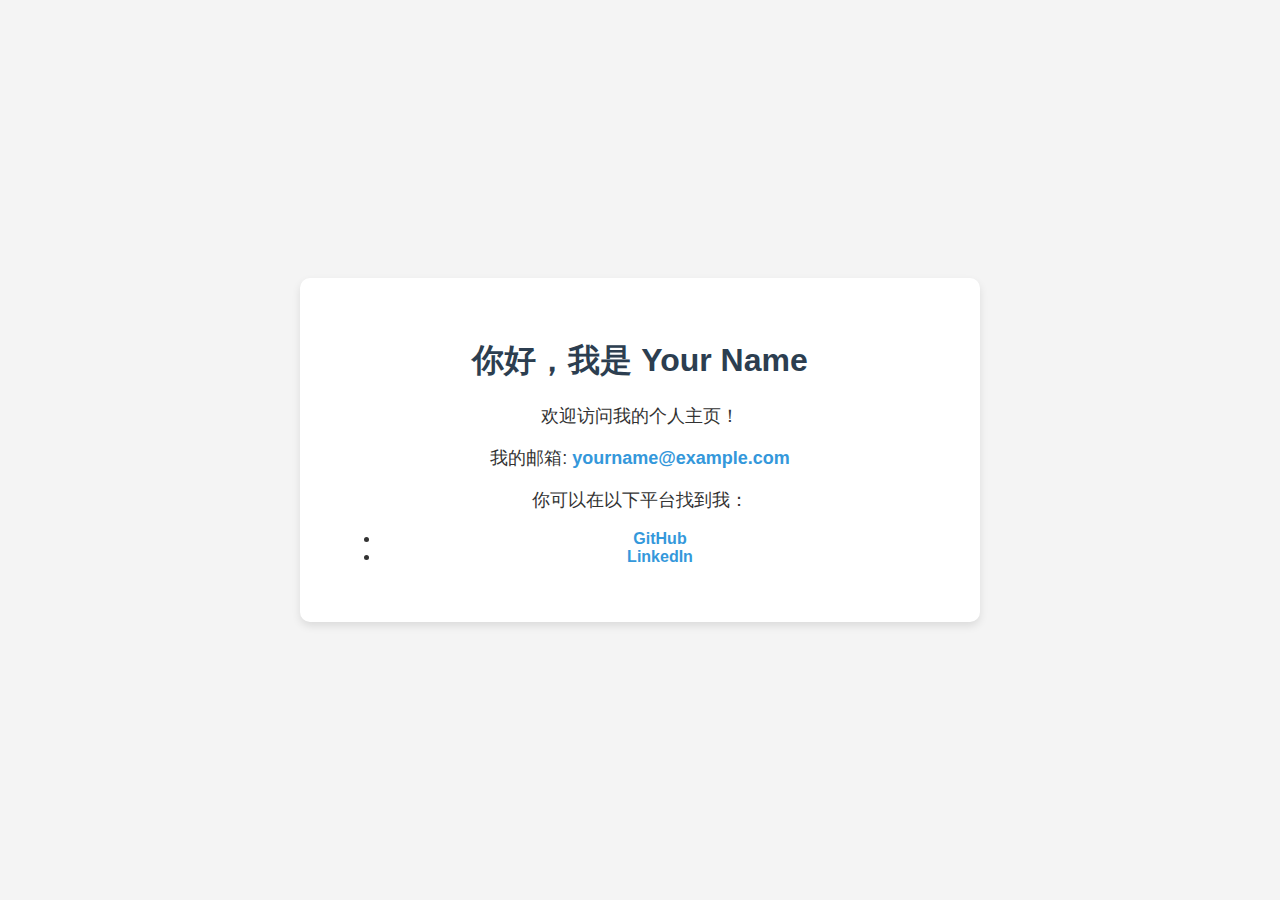
==== index.html @ c04e1bf5 "Create index.html" ====
<!DOCTYPE html>
<html lang="zh">
<head>
    <meta charset="UTF-8">
    <meta name="viewport" content="width=device-width, initial-scale=1.0">
    <title>个人主页 - Your Name</title>
    <style>
        body {
            font-family: Arial, sans-serif;
            background-color: #f4f4f4;
            color: #333;
            margin: 0;
            padding: 0;
            display: flex;
            justify-content: center;
            align-items: center;
            height: 100vh;
            text-align: center;
        }
        .container {
            background-color: white;
            border-radius: 10px;
            padding: 40px;
            box-shadow: 0 4px 8px rgba(0, 0, 0, 0.1);
            width: 80%;
            max-width: 600px;
        }
        h1 {
            color: #2c3e50;
        }
        p {
            font-size: 18px;
        }
        a {
            color: #3498db;
            text-decoration: none;
            font-weight: bold;
        }
        a:hover {
            text-decoration: underline;
        }
    </style>
</head>
<body>

<div class="container">
    <h1>你好，我是 Your Name</h1>
    <p>欢迎访问我的个人主页！</p>
    <p>我的邮箱: <a href="mailto:yourname@example.com">yourname@example.com</a></p>
    <p>你可以在以下平台找到我：</p>
    <ul>
        <li><a href="https://github.com/yourusername" target="_blank">GitHub</a></li>
        <li><a href="https://www.linkedin.com/in/yourname" target="_blank">LinkedIn</a></li>
    </ul>
</div>

</body>
</html>
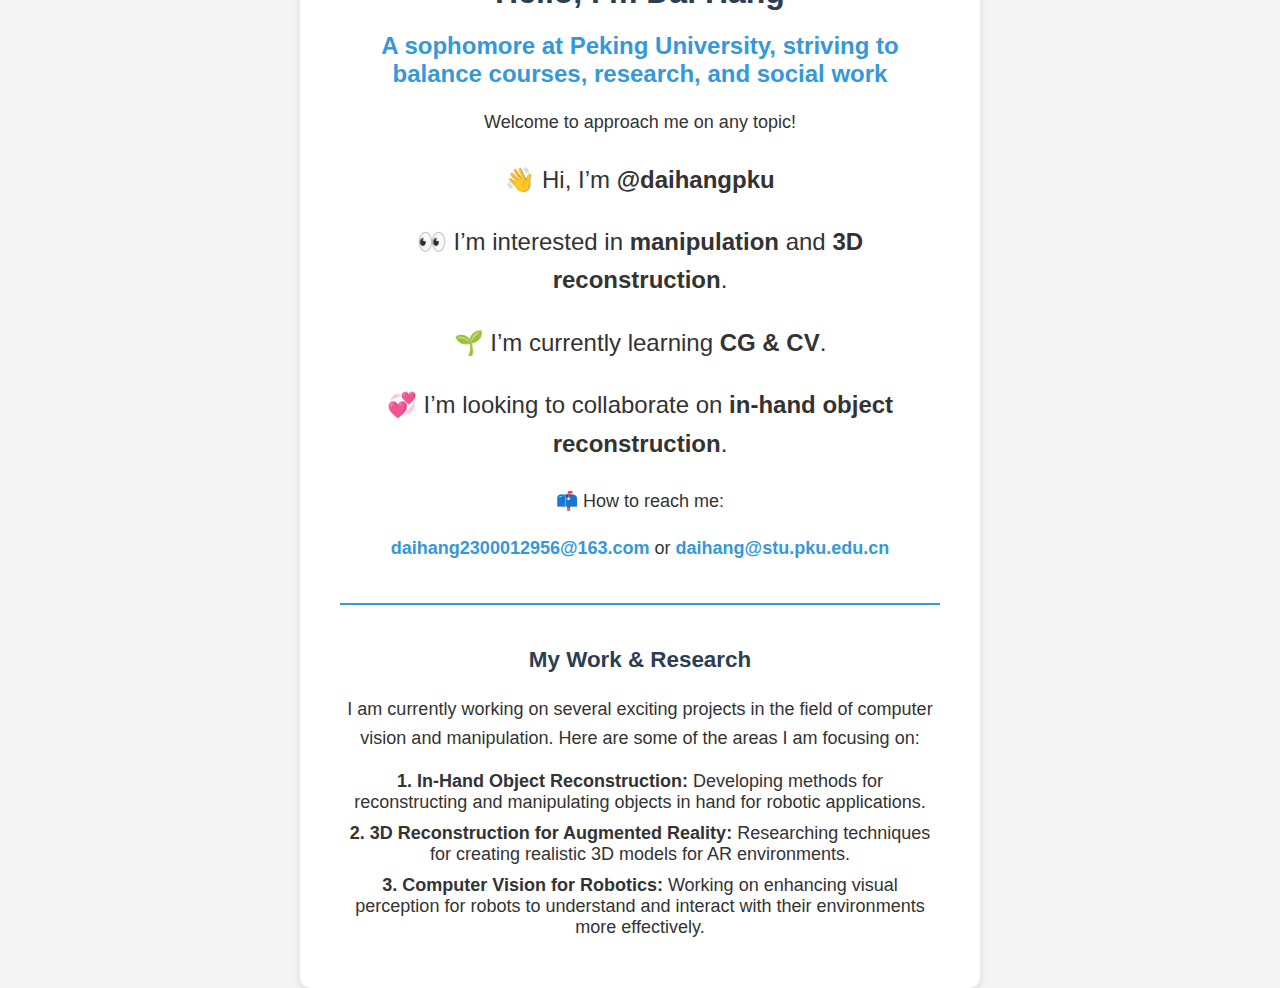
==== commit 3f2d9614: "Update index.html" ====
--- a/index.html
+++ b/index.html
@@ -1,9 +1,9 @@
 <!DOCTYPE html>
-<html lang="zh">
+<html lang="en">
 <head>
     <meta charset="UTF-8">
     <meta name="viewport" content="width=device-width, initial-scale=1.0">
-    <title>个人主页 - Your Name</title>
+    <title>Personal Homepage - Dai Hang</title>
     <style>
         body {
             font-family: Arial, sans-serif;
@@ -27,9 +27,15 @@
         }
         h1 {
             color: #2c3e50;
+            font-size: 2em;
+        }
+        h2 {
+            color: #3498db;
+            font-size: 1.5em;
         }
         p {
             font-size: 18px;
+            line-height: 1.6;
         }
         a {
             color: #3498db;
@@ -39,19 +45,57 @@
         a:hover {
             text-decoration: underline;
         }
+        .emoji {
+            font-size: 1.5em;
+        }
+        .work-section {
+            margin-top: 40px;
+            padding-top: 20px;
+            border-top: 2px solid #3498db;
+        }
+        .work-section h3 {
+            font-size: 1.4em;
+            color: #2c3e50;
+        }
+        .work-item {
+            font-size: 18px;
+            margin: 10px 0;
+        }
     </style>
 </head>
 <body>
 
 <div class="container">
-    <h1>你好，我是 Your Name</h1>
-    <p>欢迎访问我的个人主页！</p>
-    <p>我的邮箱: <a href="mailto:yourname@example.com">yourname@example.com</a></p>
-    <p>你可以在以下平台找到我：</p>
-    <ul>
-        <li><a href="https://github.com/yourusername" target="_blank">GitHub</a></li>
-        <li><a href="https://www.linkedin.com/in/yourname" target="_blank">LinkedIn</a></li>
-    </ul>
+    <h1>Hello, I’m Dai Hang</h1>
+    <h2>A sophomore at Peking University, striving to balance courses, research, and social work</h2>
+    <p>Welcome to approach me on any topic!</p>
+    
+    <p class="emoji">👋 Hi, I’m <strong>@daihangpku</strong></p>
+    <p class="emoji">👀 I’m interested in <strong>manipulation</strong> and <strong>3D reconstruction</strong>.</p>
+    <p class="emoji">🌱 I’m currently learning <strong>CG & CV</strong>.</p>
+    <p class="emoji">💞️ I’m looking to collaborate on <strong>in-hand object reconstruction</strong>.</p>
+    
+    <p>📫 How to reach me:</p>
+    <p>
+        <a href="mailto:daihang2300012956@163.com">daihang2300012956@163.com</a> or 
+        <a href="mailto:daihang@stu.pku.edu.cn">daihang@stu.pku.edu.cn</a>
+    </p>
+
+    <!-- Work Section -->
+    <div class="work-section">
+        <h3>My Work & Research</h3>
+        <p>I am currently working on several exciting projects in the field of computer vision and manipulation. Here are some of the areas I am focusing on:</p>
+        
+        <div class="work-item">
+            <strong>1. In-Hand Object Reconstruction:</strong> Developing methods for reconstructing and manipulating objects in hand for robotic applications.
+        </div>
+        <div class="work-item">
+            <strong>2. 3D Reconstruction for Augmented Reality:</strong> Researching techniques for creating realistic 3D models for AR environments.
+        </div>
+        <div class="work-item">
+            <strong>3. Computer Vision for Robotics:</strong> Working on enhancing visual perception for robots to understand and interact with their environments more effectively.
+        </div>
+    </div>
 </div>
 
 </body>
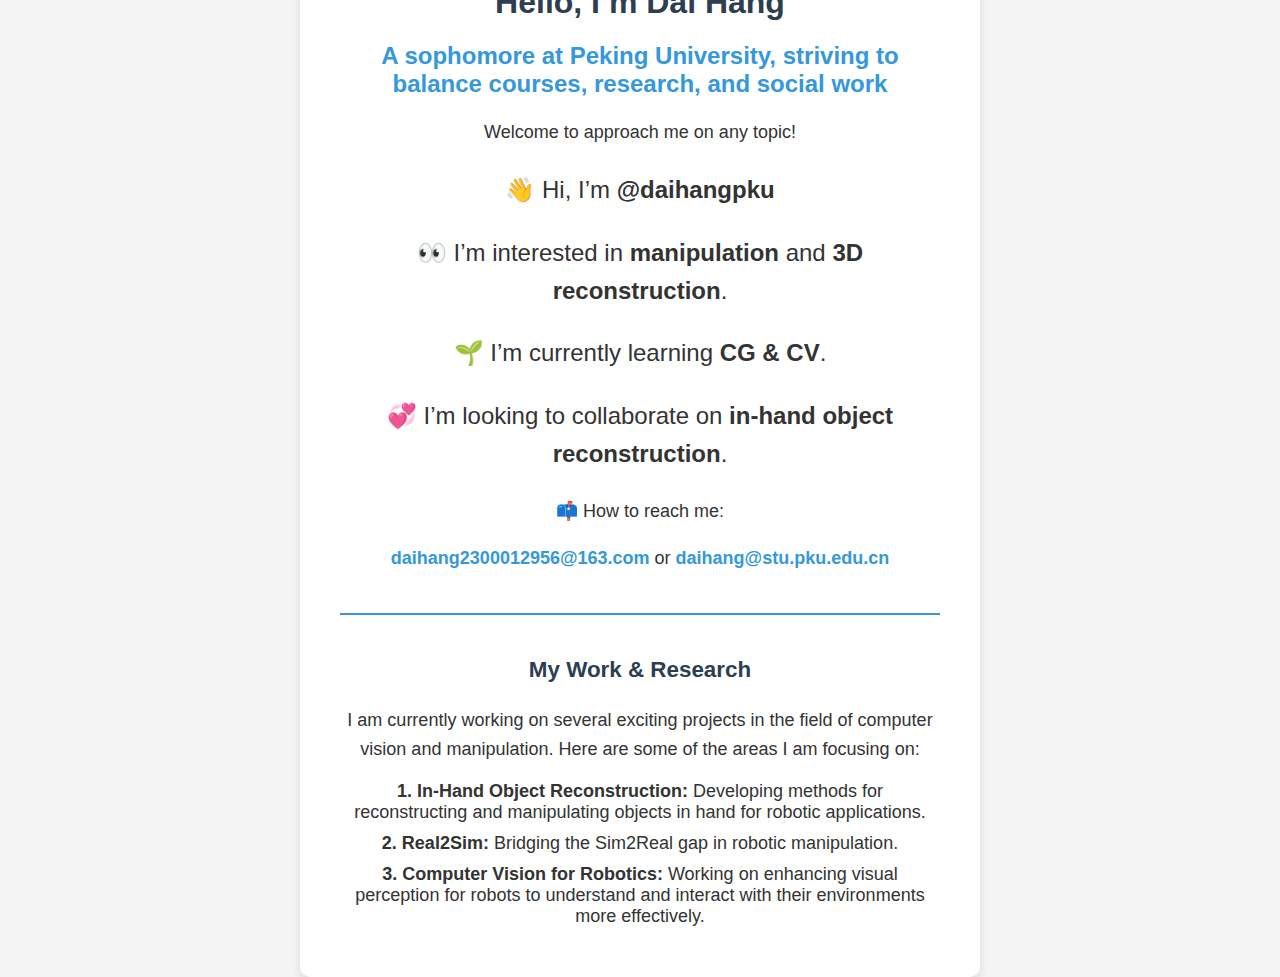
==== commit 36707232: "Update index.html" ====
--- a/index.html
+++ b/index.html
@@ -90,7 +90,7 @@
             <strong>1. In-Hand Object Reconstruction:</strong> Developing methods for reconstructing and manipulating objects in hand for robotic applications.
         </div>
         <div class="work-item">
-            <strong>2. 3D Reconstruction for Augmented Reality:</strong> Researching techniques for creating realistic 3D models for AR environments.
+            <strong>2. Real2Sim:</strong> Bridging the Sim2Real gap in robotic manipulation.
         </div>
         <div class="work-item">
             <strong>3. Computer Vision for Robotics:</strong> Working on enhancing visual perception for robots to understand and interact with their environments more effectively.
